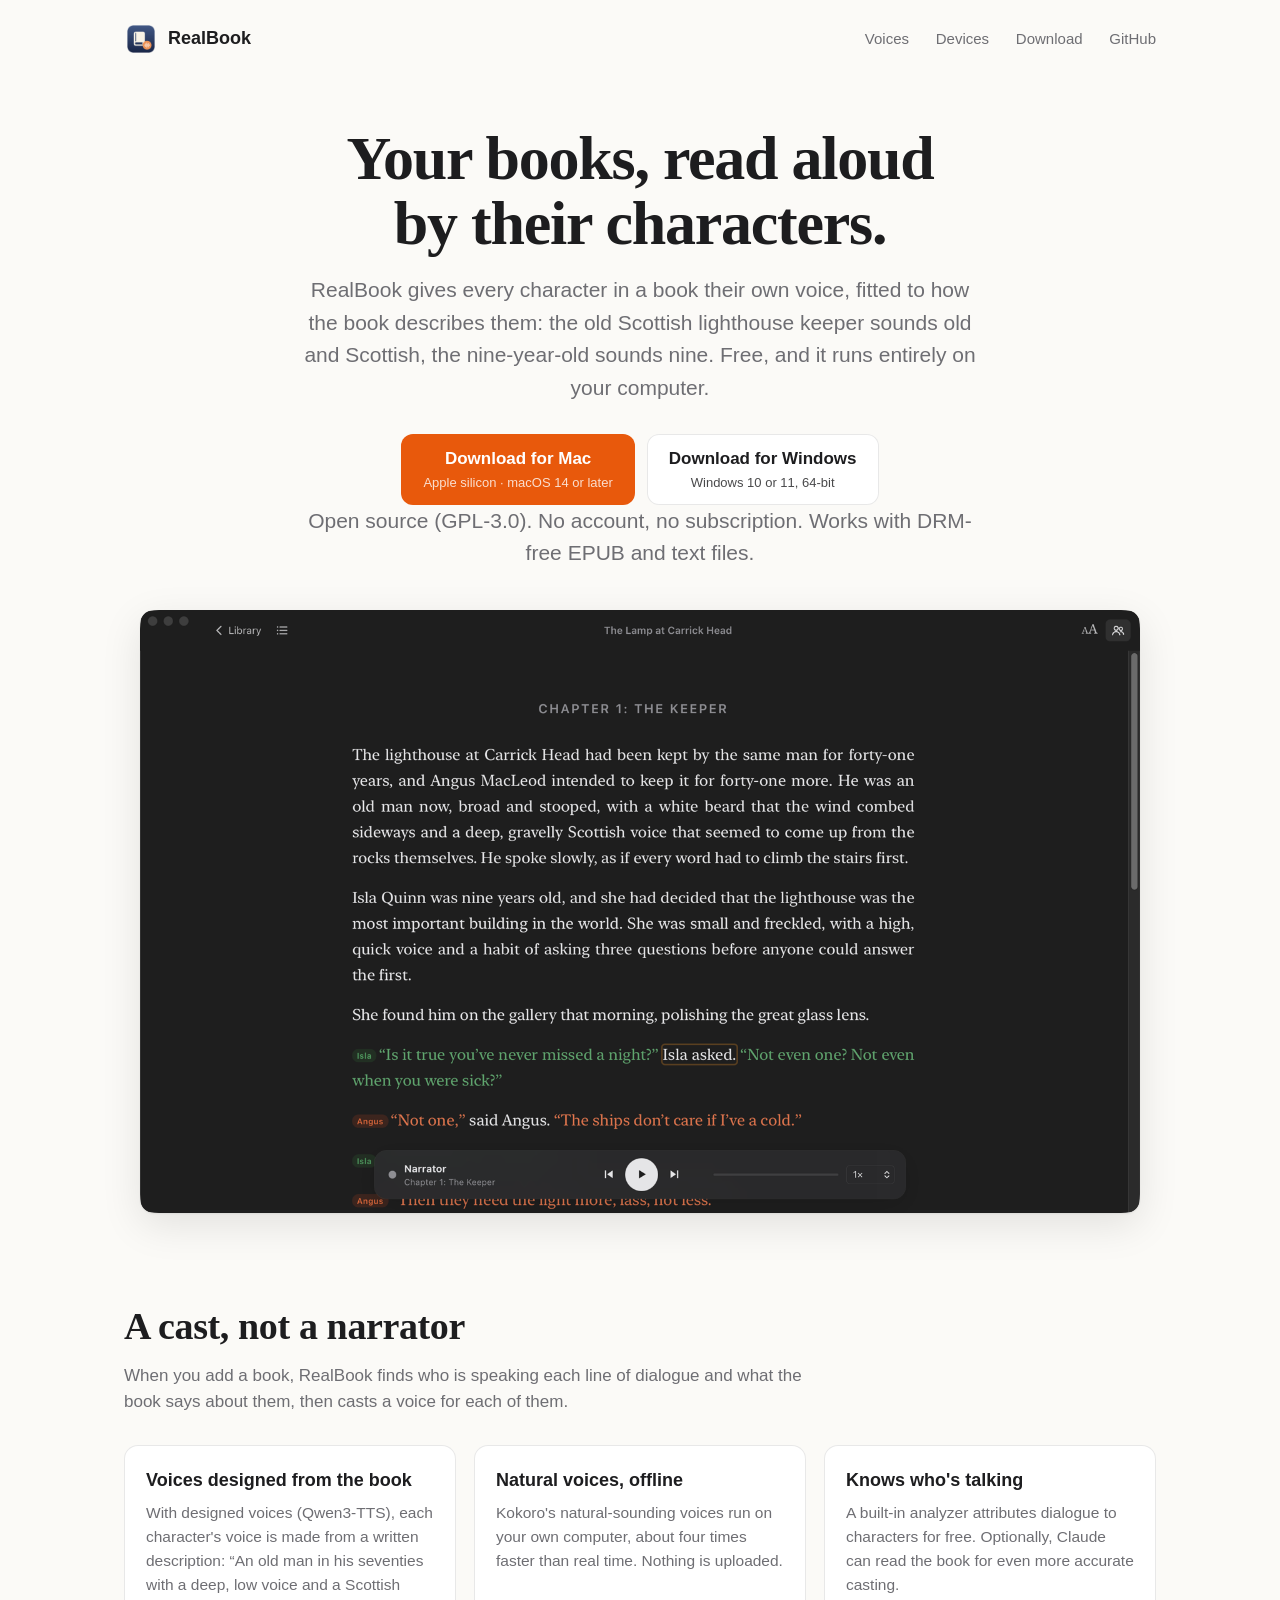
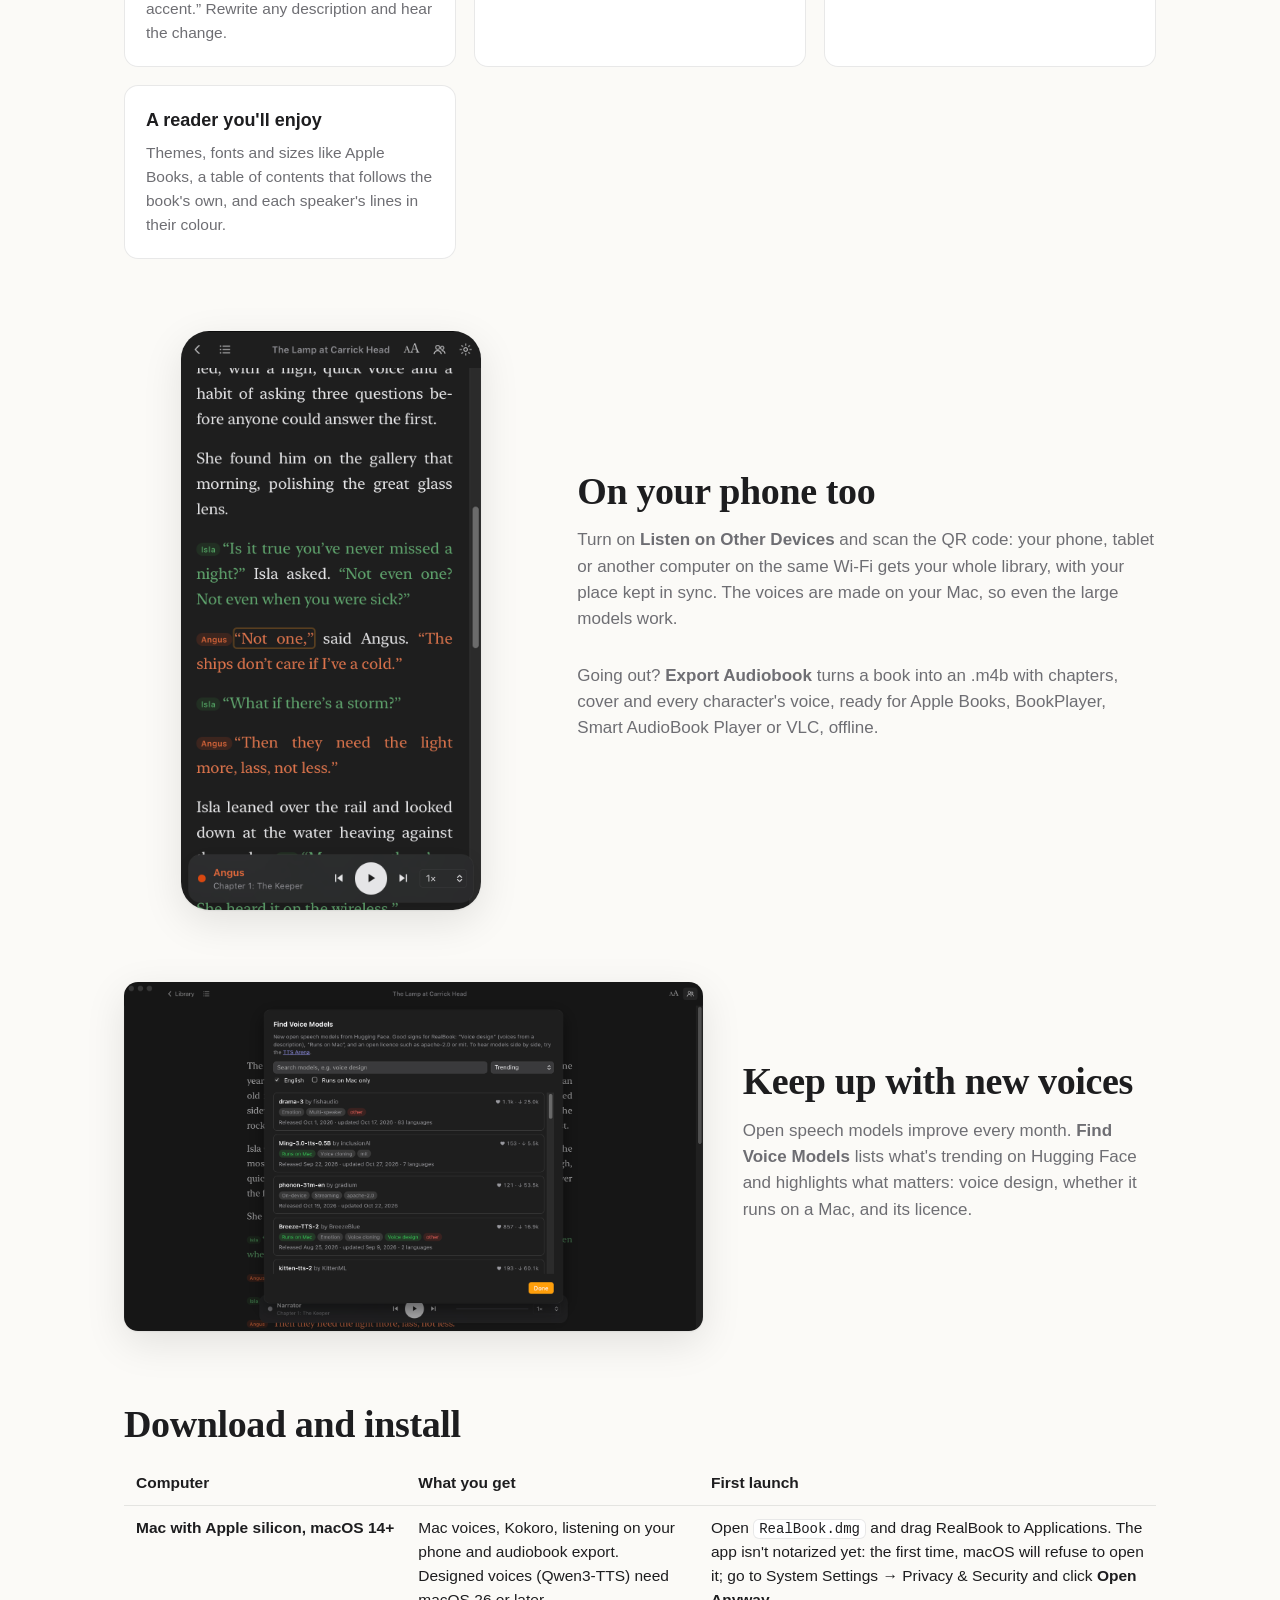
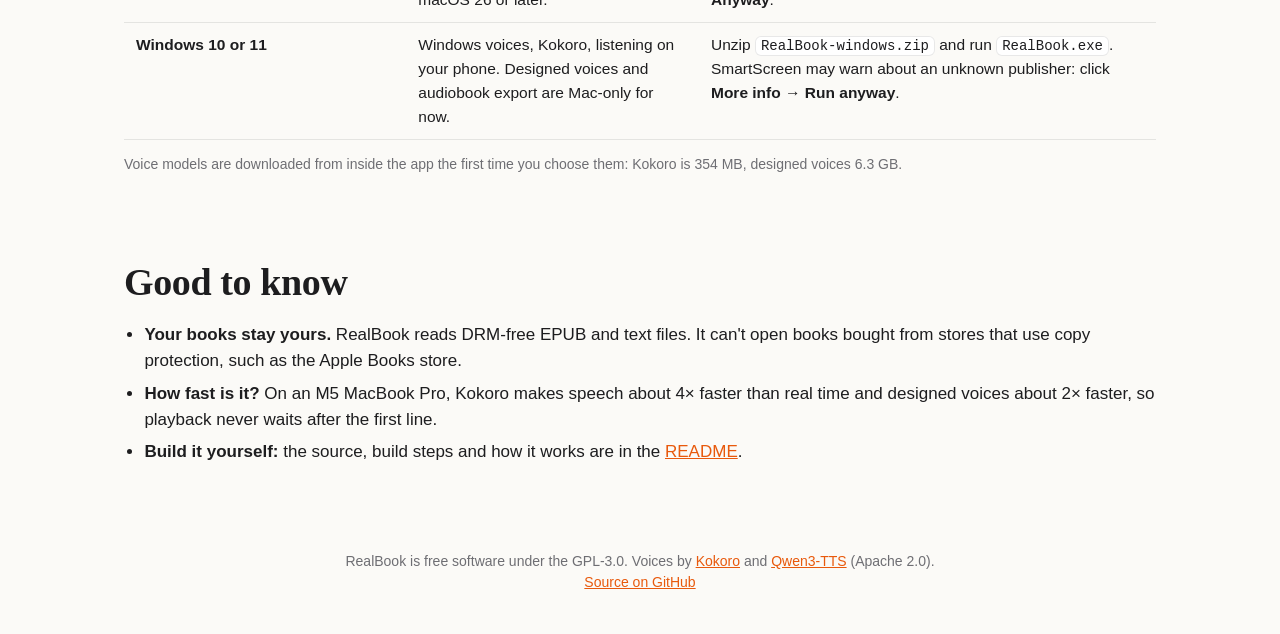
==== docs/index.html @ b5884b28 "RealBook 0.6.0: books read aloud with a voice for every character Mac and Windows app with Kokoro an" ====
<!doctype html>
<html lang="en">
<head>
  <meta charset="utf-8">
  <meta name="viewport" content="width=device-width, initial-scale=1">
  <title>RealBook: books read aloud by their characters</title>
  <meta name="description" content="RealBook reads your books aloud with a different, fitting voice for every character, designed from how the book describes them. Free and offline on Mac and Windows.">
  <link rel="icon" href="images/icon.png">
  <style>
    :root {
      --bg: #fbfaf7; --ink: #1d1d1f; --muted: #6e6e73; --line: rgba(0, 0, 0, .09); --card: #ffffff;
      --accent: #e8590c; --accent-ink: #fff; --shadow: 0 1px 2px rgba(0,0,0,.06), 0 12px 40px rgba(0,0,0,.10);
      --serif: ui-serif, "New York", "Iowan Old Style", Georgia, serif;
      --sans: -apple-system, BlinkMacSystemFont, "Segoe UI", "Helvetica Neue", Arial, sans-serif;
    }
    @media (prefers-color-scheme: dark) {
      :root { --bg: #141414; --ink: #f2f2f4; --muted: #a1a1a6; --line: rgba(255,255,255,.1); --card: #1e1e1f; --accent: #ff8a3d; --accent-ink: #1d1d1f; --shadow: 0 1px 2px rgba(0,0,0,.4), 0 12px 40px rgba(0,0,0,.5); }
    }
    * { box-sizing: border-box; }
    body { margin: 0; background: var(--bg); color: var(--ink); font: 17px/1.55 var(--sans); -webkit-font-smoothing: antialiased; }
    a { color: var(--accent); }
    .wrap { max-width: 1080px; margin: 0 auto; padding: 0 24px; }
    header.top { display: flex; align-items: center; justify-content: space-between; padding: 22px 0; }
    .brand { display: flex; align-items: center; gap: 10px; font-weight: 700; font-size: 18px; color: var(--ink); text-decoration: none; }
    .brand img { width: 34px; height: 34px; border-radius: 8px; }
    nav a { color: var(--muted); text-decoration: none; margin-left: 22px; font-size: 15px; }
    nav a:hover { color: var(--ink); }
    .hero { text-align: center; padding: 48px 0 28px; }
    .hero h1 { font: 700 clamp(36px, 6vw, 62px)/1.05 var(--serif); letter-spacing: -.02em; margin: 0 0 18px; }
    .hero p { font-size: clamp(18px, 2.2vw, 21px); color: var(--muted); max-width: 680px; margin: 0 auto 30px; }
    .buttons { display: flex; flex-wrap: wrap; gap: 12px; justify-content: center; }
    .btn { display: inline-flex; flex-direction: column; align-items: center; padding: 12px 22px; border-radius: 12px; text-decoration: none; font-weight: 650; background: var(--accent); color: var(--accent-ink); min-width: 210px; }
    .btn small { font-weight: 450; opacity: .8; font-size: 13px; }
    .btn.secondary { background: var(--card); color: var(--ink); box-shadow: inset 0 0 0 1px var(--line); }
    .note { font-size: 14px; color: var(--muted); margin-top: 14px; }
    .shot { margin: 40px auto 0; border-radius: 14px; overflow: hidden; box-shadow: var(--shadow); max-width: 1000px; }
    .shot img { display: block; width: 100%; height: auto; }
    section { padding: 64px 0 8px; }
    h2 { font: 700 clamp(28px, 4vw, 38px)/1.15 var(--serif); margin: 0 0 14px; letter-spacing: -.01em; }
    .lead { color: var(--muted); max-width: 700px; margin: 0 0 30px; }
    .grid { display: grid; grid-template-columns: repeat(auto-fit, minmax(260px, 1fr)); gap: 18px; }
    .card { background: var(--card); border-radius: 14px; padding: 22px; box-shadow: inset 0 0 0 1px var(--line); }
    .card h3 { margin: 0 0 6px; font-size: 18px; }
    .card p { margin: 0; color: var(--muted); font-size: 15.5px; }
    .split { display: grid; grid-template-columns: 1.4fr 1fr; gap: 40px; align-items: center; }
    .split.flip { grid-template-columns: 1fr 1.4fr; }
    .split img { width: 100%; height: auto; border-radius: 14px; box-shadow: var(--shadow); display: block; }
    .phone img { max-width: 300px; margin: 0 auto; border-radius: 28px; }
    ol, ul { padding-left: 1.2em; } li { margin: 6px 0; }
    code { font: 14px ui-monospace, SFMono-Regular, Menlo, Consolas, monospace; background: var(--card); padding: 2px 6px; border-radius: 6px; box-shadow: inset 0 0 0 1px var(--line); }
    table { width: 100%; border-collapse: collapse; font-size: 15.5px; }
    th, td { text-align: left; padding: 10px 12px; border-bottom: 1px solid var(--line); vertical-align: top; }
    th { font-weight: 650; }
    td:first-child { font-weight: 600; white-space: nowrap; }
    footer { padding: 60px 0 40px; color: var(--muted); font-size: 14px; text-align: center; }
    @media (max-width: 760px) {
      .split, .split.flip { grid-template-columns: 1fr; gap: 22px; }
      .split.flip > :first-child { order: 2; }
      nav a { margin-left: 14px; }
      nav a.hide-sm { display: none; }
      td:first-child { white-space: normal; }
    }
  </style>
</head>
<body>
  <div class="wrap">
    <header class="top">
      <a class="brand" href="#"><img src="images/icon.png" alt="">RealBook</a>
      <nav>
        <a href="#voices">Voices</a>
        <a href="#devices" class="hide-sm">Devices</a>
        <a href="#download">Download</a>
        <a href="https://github.com/stanislav16/realbook">GitHub</a>
      </nav>
    </header>

    <div class="hero">
      <h1>Your books, read aloud<br>by their characters.</h1>
      <p>RealBook gives every character in a book their own voice, fitted to how the book describes them: the old Scottish lighthouse keeper sounds old and Scottish, the nine-year-old sounds nine. Free, and it runs entirely on your computer.</p>
      <div class="buttons">
        <a class="btn" href="https://github.com/stanislav16/realbook/releases/latest/download/RealBook.dmg">Download for Mac<small>Apple silicon · macOS 14 or later</small></a>
        <a class="btn secondary" href="https://github.com/stanislav16/realbook/releases/latest/download/RealBook-windows.zip">Download for Windows<small>Windows 10 or 11, 64-bit</small></a>
      </div>
      <p class="note">Open source (GPL-3.0). No account, no subscription. Works with DRM-free EPUB and text files.</p>
      <div class="shot"><img src="images/reader.png" alt="RealBook reading a book, with each character's lines in their own colour and the cast of voices beside it"></div>
    </div>

    <section id="voices">
      <h2>A cast, not a narrator</h2>
      <p class="lead">When you add a book, RealBook finds who is speaking each line of dialogue and what the book says about them, then casts a voice for each of them.</p>
      <div class="grid">
        <div class="card"><h3>Voices designed from the book</h3><p>With designed voices (Qwen3-TTS), each character's voice is made from a written description: “An old man in his seventies with a deep, low voice and a Scottish accent.” Rewrite any description and hear the change.</p></div>
        <div class="card"><h3>Natural voices, offline</h3><p>Kokoro's natural-sounding voices run on your own computer, about four times faster than real time. Nothing is uploaded.</p></div>
        <div class="card"><h3>Knows who's talking</h3><p>A built-in analyzer attributes dialogue to characters for free. Optionally, Claude can read the book for even more accurate casting.</p></div>
        <div class="card"><h3>A reader you'll enjoy</h3><p>Themes, fonts and sizes like Apple Books, a table of contents that follows the book's own, and each speaker's lines in their colour.</p></div>
      </div>
    </section>

    <section id="devices">
      <div class="split flip">
        <div class="phone"><img src="images/phone.png" alt="RealBook on a phone screen"></div>
        <div>
          <h2>On your phone too</h2>
          <p class="lead">Turn on <b>Listen on Other Devices</b> and scan the QR code: your phone, tablet or another computer on the same Wi‑Fi gets your whole library, with your place kept in sync. The voices are made on your Mac, so even the large models work.</p>
          <p class="lead">Going out? <b>Export Audiobook</b> turns a book into an .m4b with chapters, cover and every character's voice, ready for Apple Books, BookPlayer, Smart AudioBook Player or VLC, offline.</p>
        </div>
      </div>
    </section>

    <section>
      <div class="split">
        <div><img src="images/finder.png" alt="The Find Voice Models window listing speech models from Hugging Face"></div>
        <div>
          <h2>Keep up with new voices</h2>
          <p class="lead">Open speech models improve every month. <b>Find Voice Models</b> lists what's trending on Hugging Face and highlights what matters: voice design, whether it runs on a Mac, and its licence.</p>
        </div>
      </div>
    </section>

    <section id="download">
      <h2>Download and install</h2>
      <table>
        <tr><th>Computer</th><th>What you get</th><th>First launch</th></tr>
        <tr><td>Mac with Apple silicon, macOS 14+</td><td>Mac voices, Kokoro, listening on your phone and audiobook export. Designed voices (Qwen3-TTS) need macOS 26 or later.</td><td>Open <code>RealBook.dmg</code> and drag RealBook to Applications. The app isn't notarized yet: the first time, macOS will refuse to open it; go to System Settings → Privacy &amp; Security and click <b>Open Anyway</b>.</td></tr>
        <tr><td>Windows 10 or 11</td><td>Windows voices, Kokoro, listening on your phone. Designed voices and audiobook export are Mac-only for now.</td><td>Unzip <code>RealBook-windows.zip</code> and run <code>RealBook.exe</code>. SmartScreen may warn about an unknown publisher: click <b>More info → Run anyway</b>.</td></tr>
      </table>
      <p class="note">Voice models are downloaded from inside the app the first time you choose them: Kokoro is 354 MB, designed voices 6.3 GB.</p>
    </section>

    <section>
      <h2>Good to know</h2>
      <ul>
        <li><b>Your books stay yours.</b> RealBook reads DRM-free EPUB and text files. It can't open books bought from stores that use copy protection, such as the Apple Books store.</li>
        <li><b>How fast is it?</b> On an M5 MacBook Pro, Kokoro makes speech about 4× faster than real time and designed voices about 2× faster, so playback never waits after the first line.</li>
        <li><b>Build it yourself:</b> the source, build steps and how it works are in the <a href="https://github.com/stanislav16/realbook#readme">README</a>.</li>
      </ul>
    </section>

    <footer>
      RealBook is free software under the GPL-3.0. Voices by <a href="https://huggingface.co/hexgrad/Kokoro-82M">Kokoro</a> and <a href="https://github.com/QwenLM/Qwen3-TTS">Qwen3-TTS</a> (Apache 2.0).<br>
      <a href="https://github.com/stanislav16/realbook">Source on GitHub</a>
    </footer>
  </div>
</body>
</html>
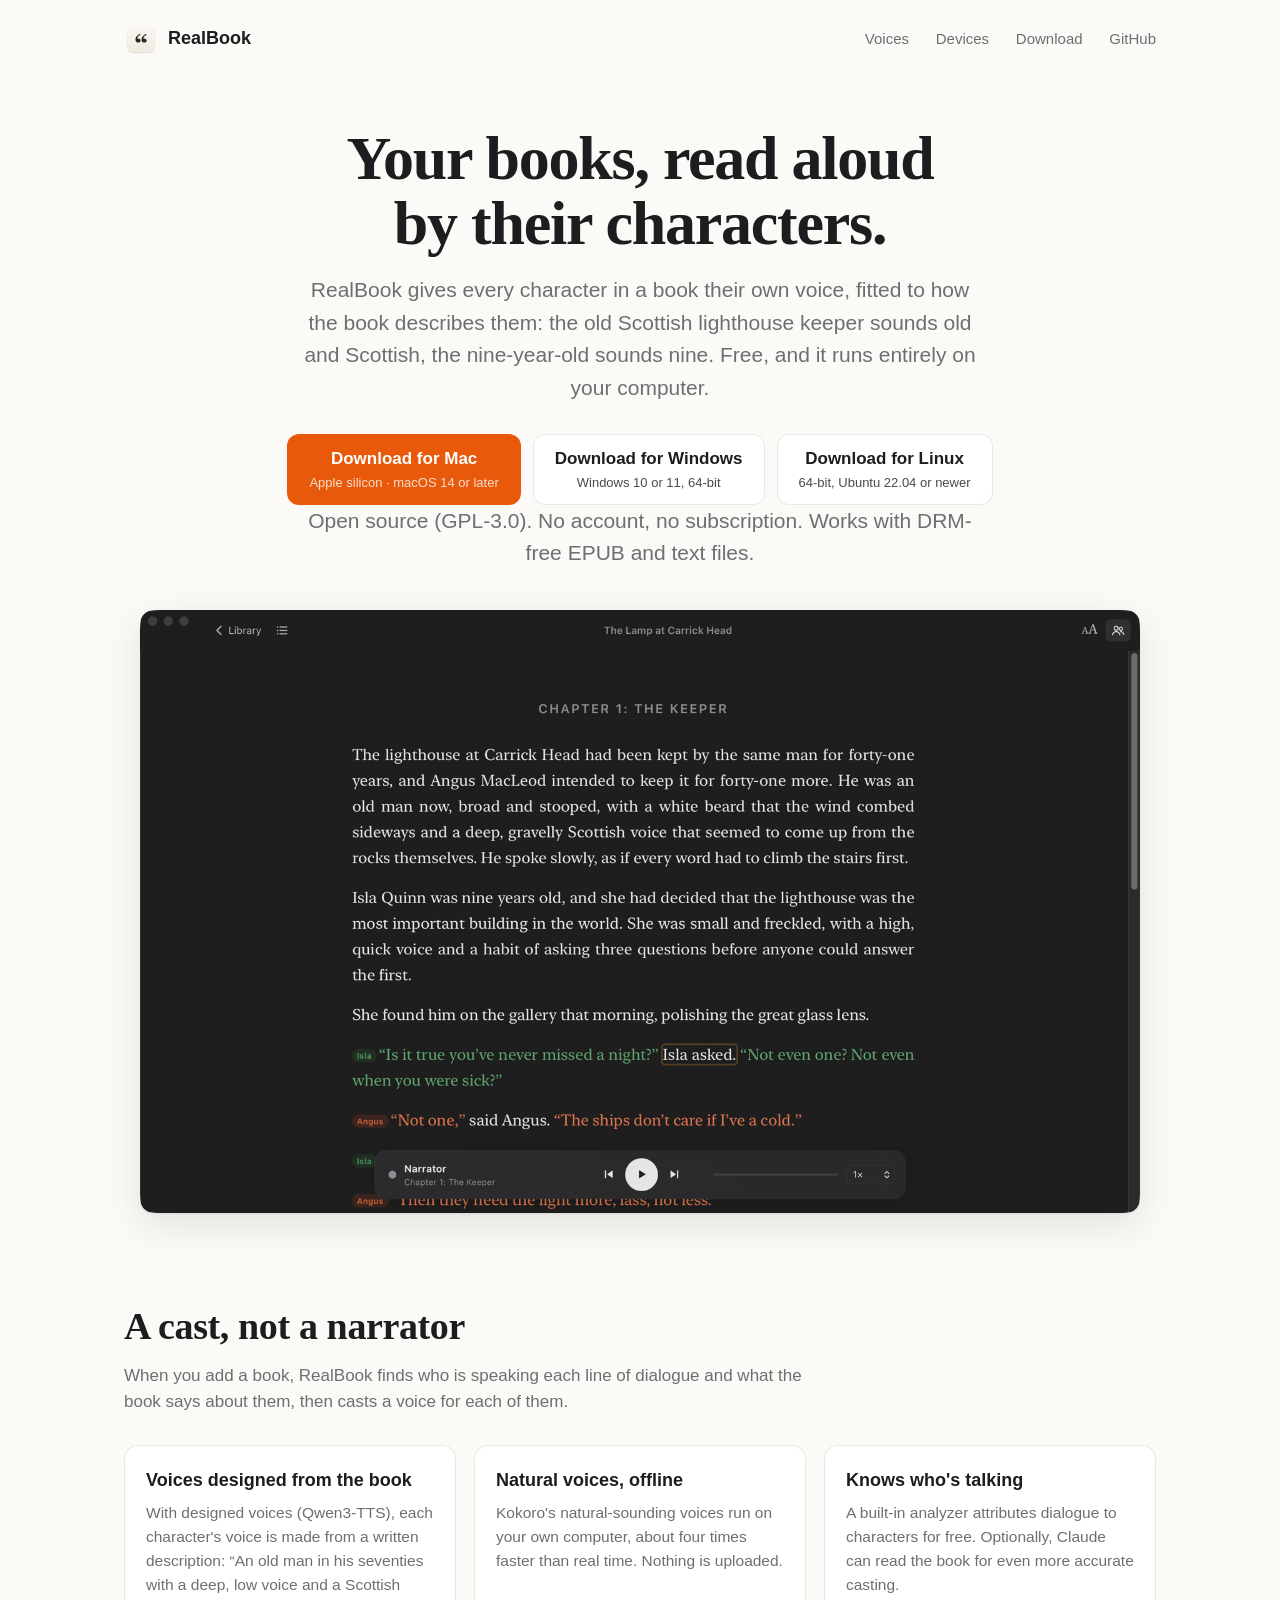
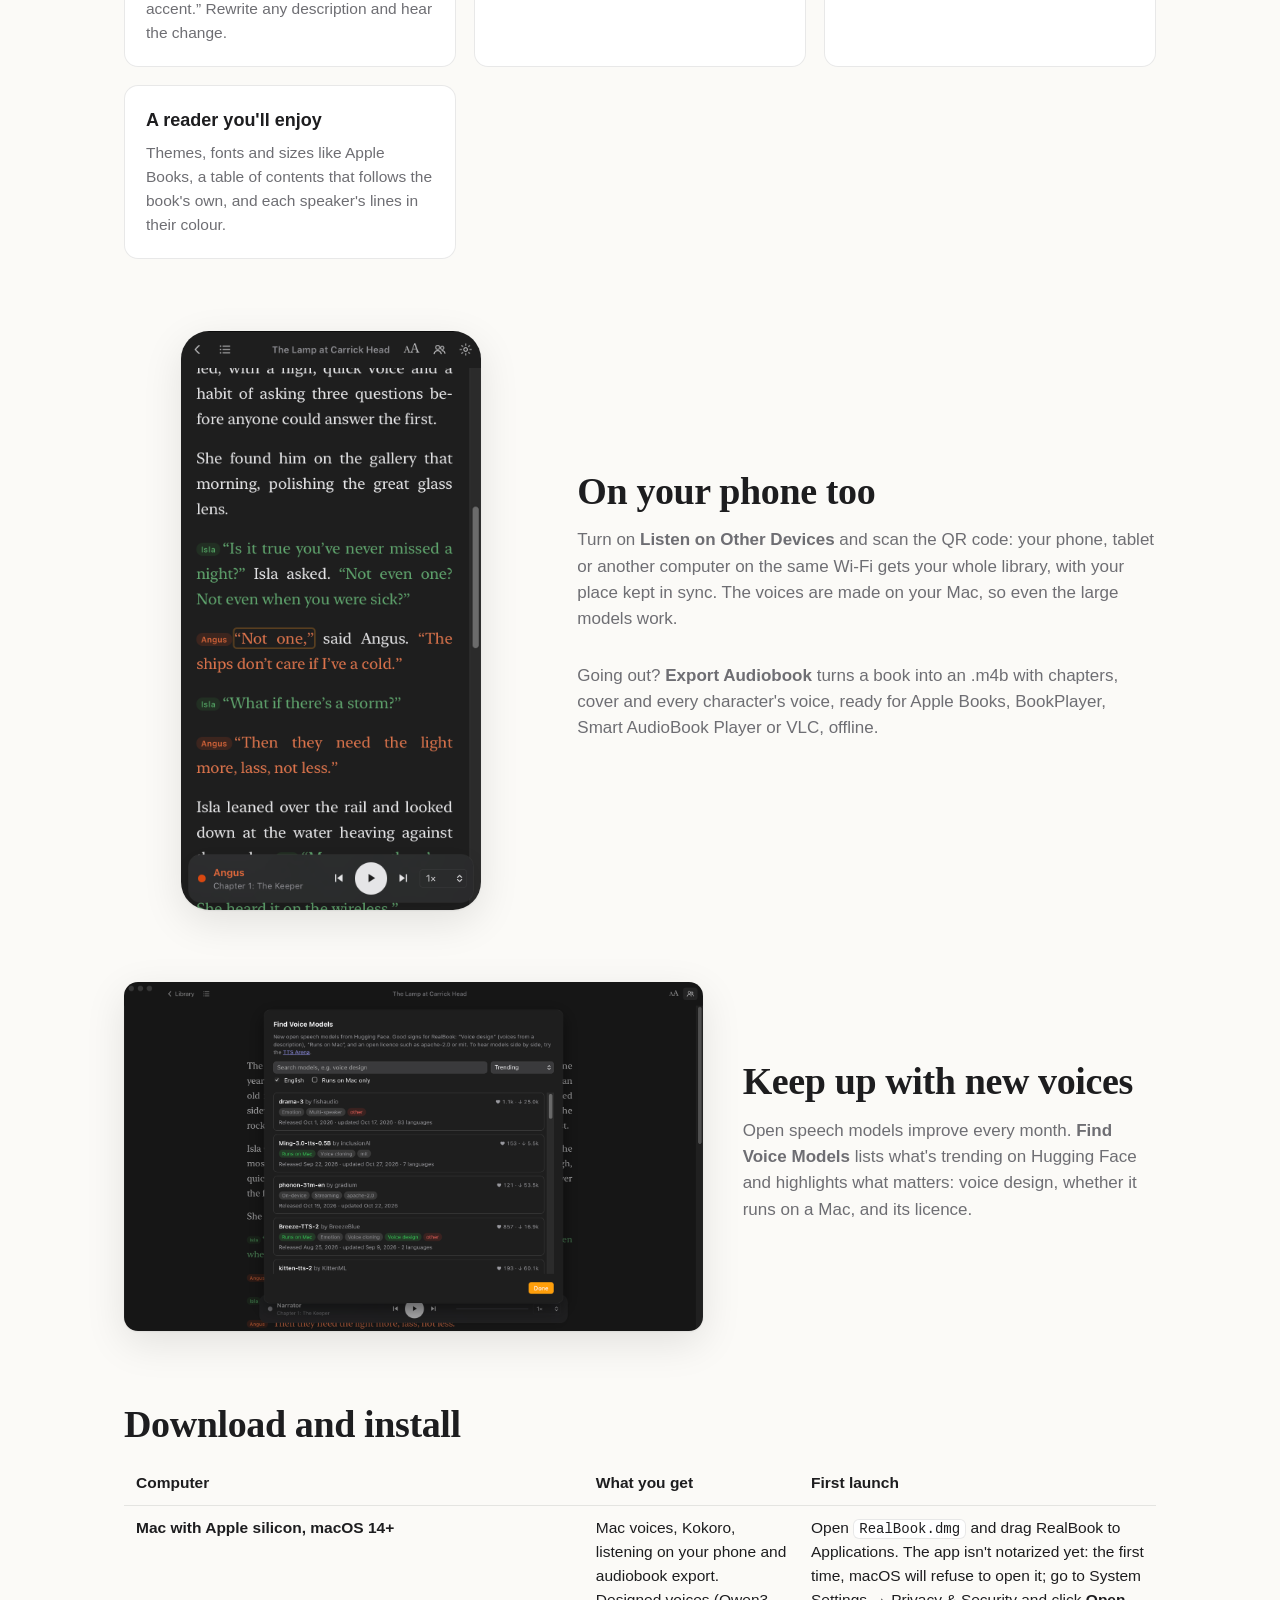
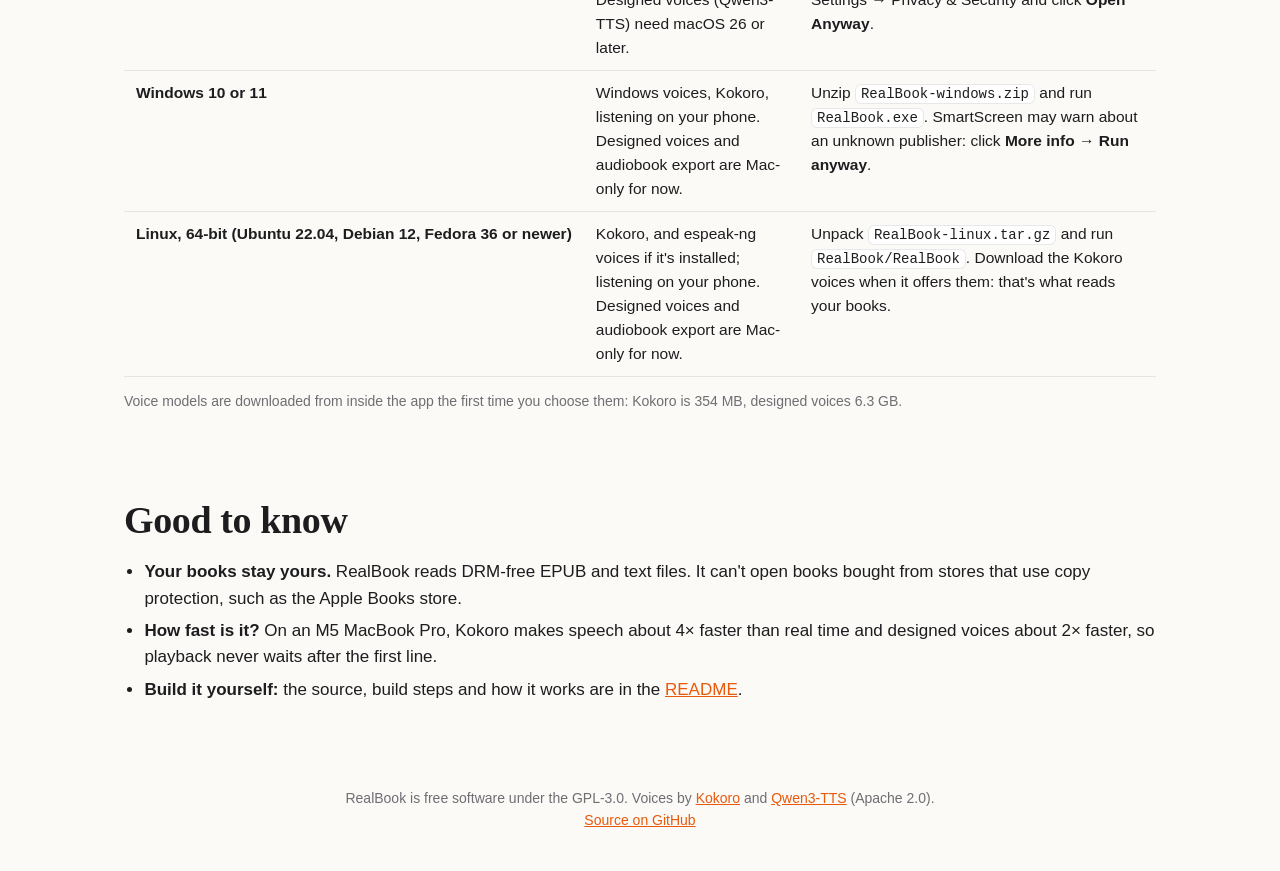
==== commit 16e55210: "RealBook for Windows and Linux, on the website and in the README Co-Authored-By: Claude Opus 5.5 <no" ====
--- a/docs/index.html
+++ b/docs/index.html
@@ -4,7 +4,7 @@
   <meta charset="utf-8">
   <meta name="viewport" content="width=device-width, initial-scale=1">
   <title>RealBook: books read aloud by their characters</title>
-  <meta name="description" content="RealBook reads your books aloud with a different, fitting voice for every character, designed from how the book describes them. Free and offline on Mac and Windows.">
+  <meta name="description" content="RealBook reads your books aloud with a different, fitting voice for every character, designed from how the book describes them. Free and offline on Mac, Windows and Linux.">
   <link rel="icon" href="images/icon.png">
   <style>
     :root {
@@ -80,6 +80,7 @@
       <div class="buttons">
         <a class="btn" href="https://github.com/stanislav16/realbook/releases/latest/download/RealBook.dmg">Download for Mac<small>Apple silicon · macOS 14 or later</small></a>
         <a class="btn secondary" href="https://github.com/stanislav16/realbook/releases/latest/download/RealBook-windows.zip">Download for Windows<small>Windows 10 or 11, 64-bit</small></a>
+        <a class="btn secondary" href="https://github.com/stanislav16/realbook/releases/latest/download/RealBook-linux.tar.gz">Download for Linux<small>64-bit, Ubuntu 22.04 or newer</small></a>
       </div>
       <p class="note">Open source (GPL-3.0). No account, no subscription. Works with DRM-free EPUB and text files.</p>
       <div class="shot"><img src="images/reader.png" alt="RealBook reading a book, with each character's lines in their own colour and the cast of voices beside it"></div>
@@ -123,6 +124,7 @@
         <tr><th>Computer</th><th>What you get</th><th>First launch</th></tr>
         <tr><td>Mac with Apple silicon, macOS 14+</td><td>Mac voices, Kokoro, listening on your phone and audiobook export. Designed voices (Qwen3-TTS) need macOS 26 or later.</td><td>Open <code>RealBook.dmg</code> and drag RealBook to Applications. The app isn't notarized yet: the first time, macOS will refuse to open it; go to System Settings → Privacy &amp; Security and click <b>Open Anyway</b>.</td></tr>
         <tr><td>Windows 10 or 11</td><td>Windows voices, Kokoro, listening on your phone. Designed voices and audiobook export are Mac-only for now.</td><td>Unzip <code>RealBook-windows.zip</code> and run <code>RealBook.exe</code>. SmartScreen may warn about an unknown publisher: click <b>More info → Run anyway</b>.</td></tr>
+        <tr><td>Linux, 64-bit (Ubuntu 22.04, Debian 12, Fedora 36 or newer)</td><td>Kokoro, and espeak-ng voices if it's installed; listening on your phone. Designed voices and audiobook export are Mac-only for now.</td><td>Unpack <code>RealBook-linux.tar.gz</code> and run <code>RealBook/RealBook</code>. Download the Kokoro voices when it offers them: that's what reads your books.</td></tr>
       </table>
       <p class="note">Voice models are downloaded from inside the app the first time you choose them: Kokoro is 354 MB, designed voices 6.3 GB.</p>
     </section>
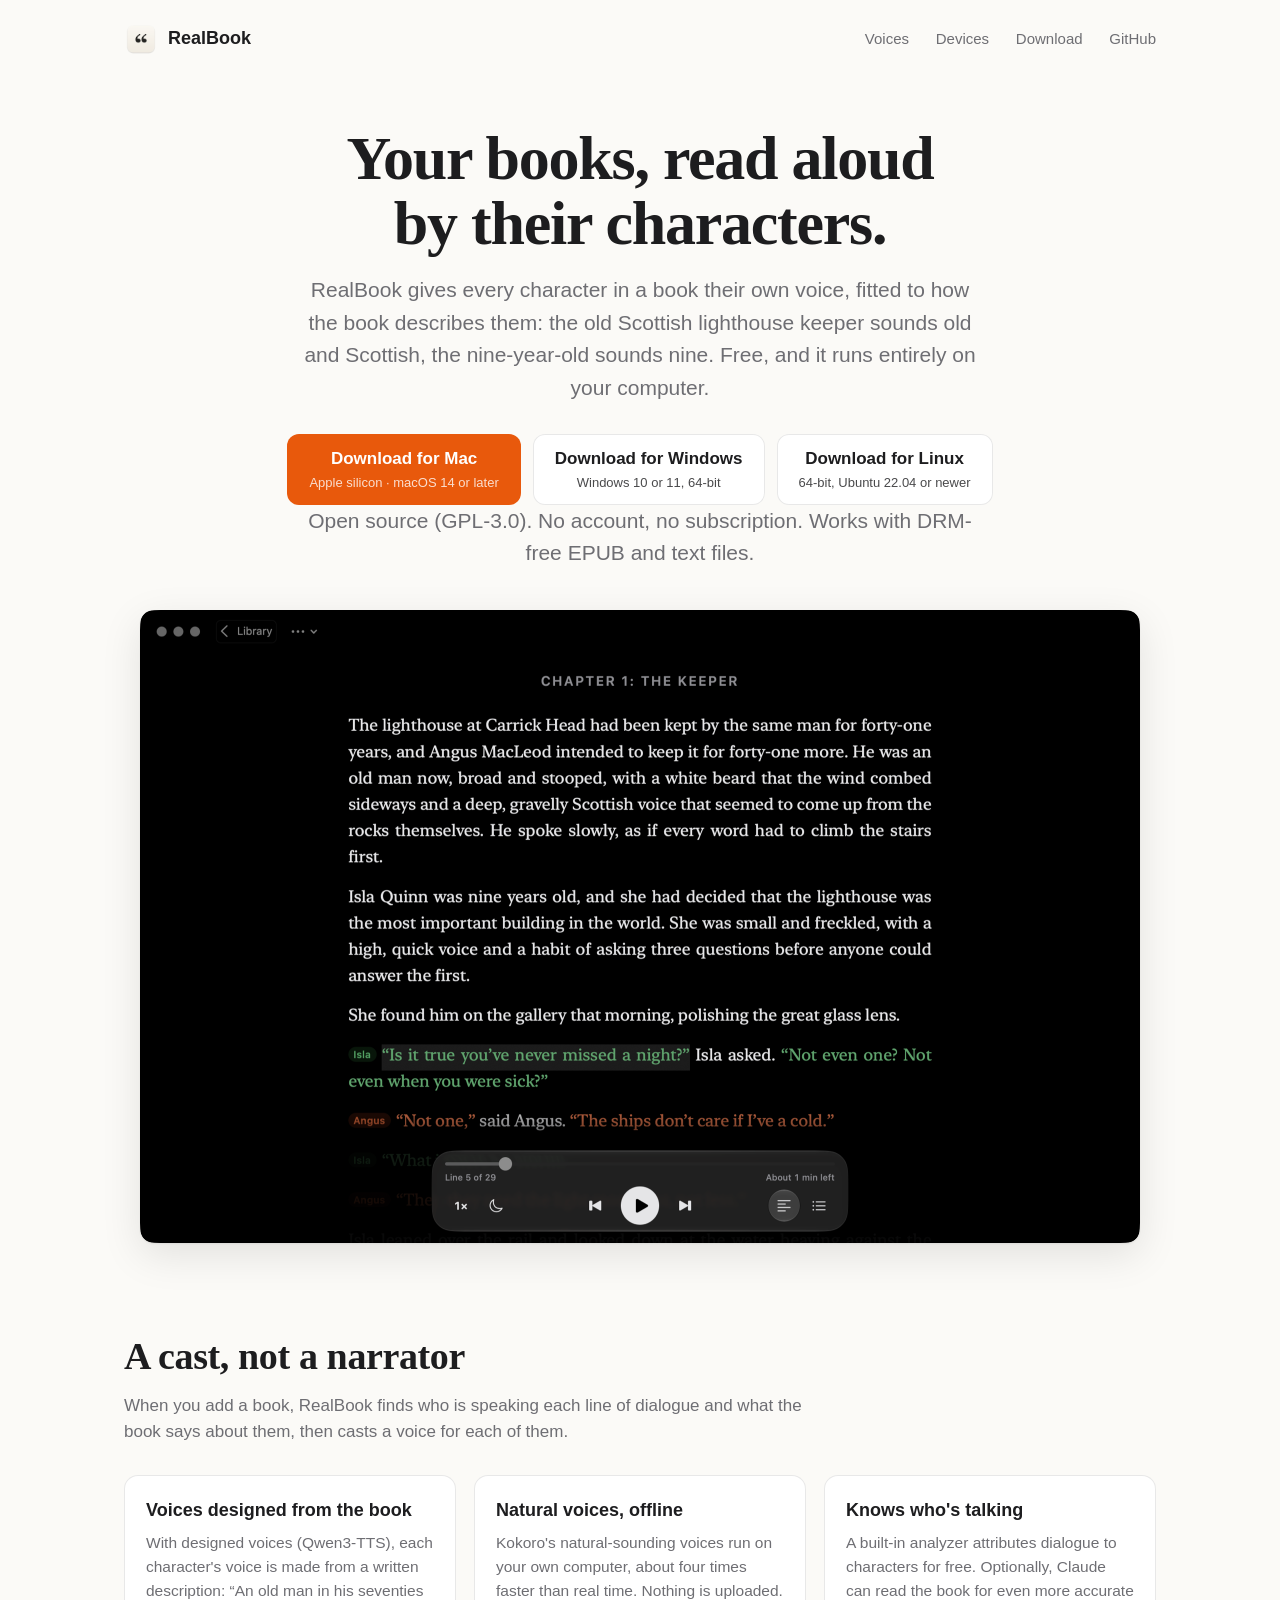
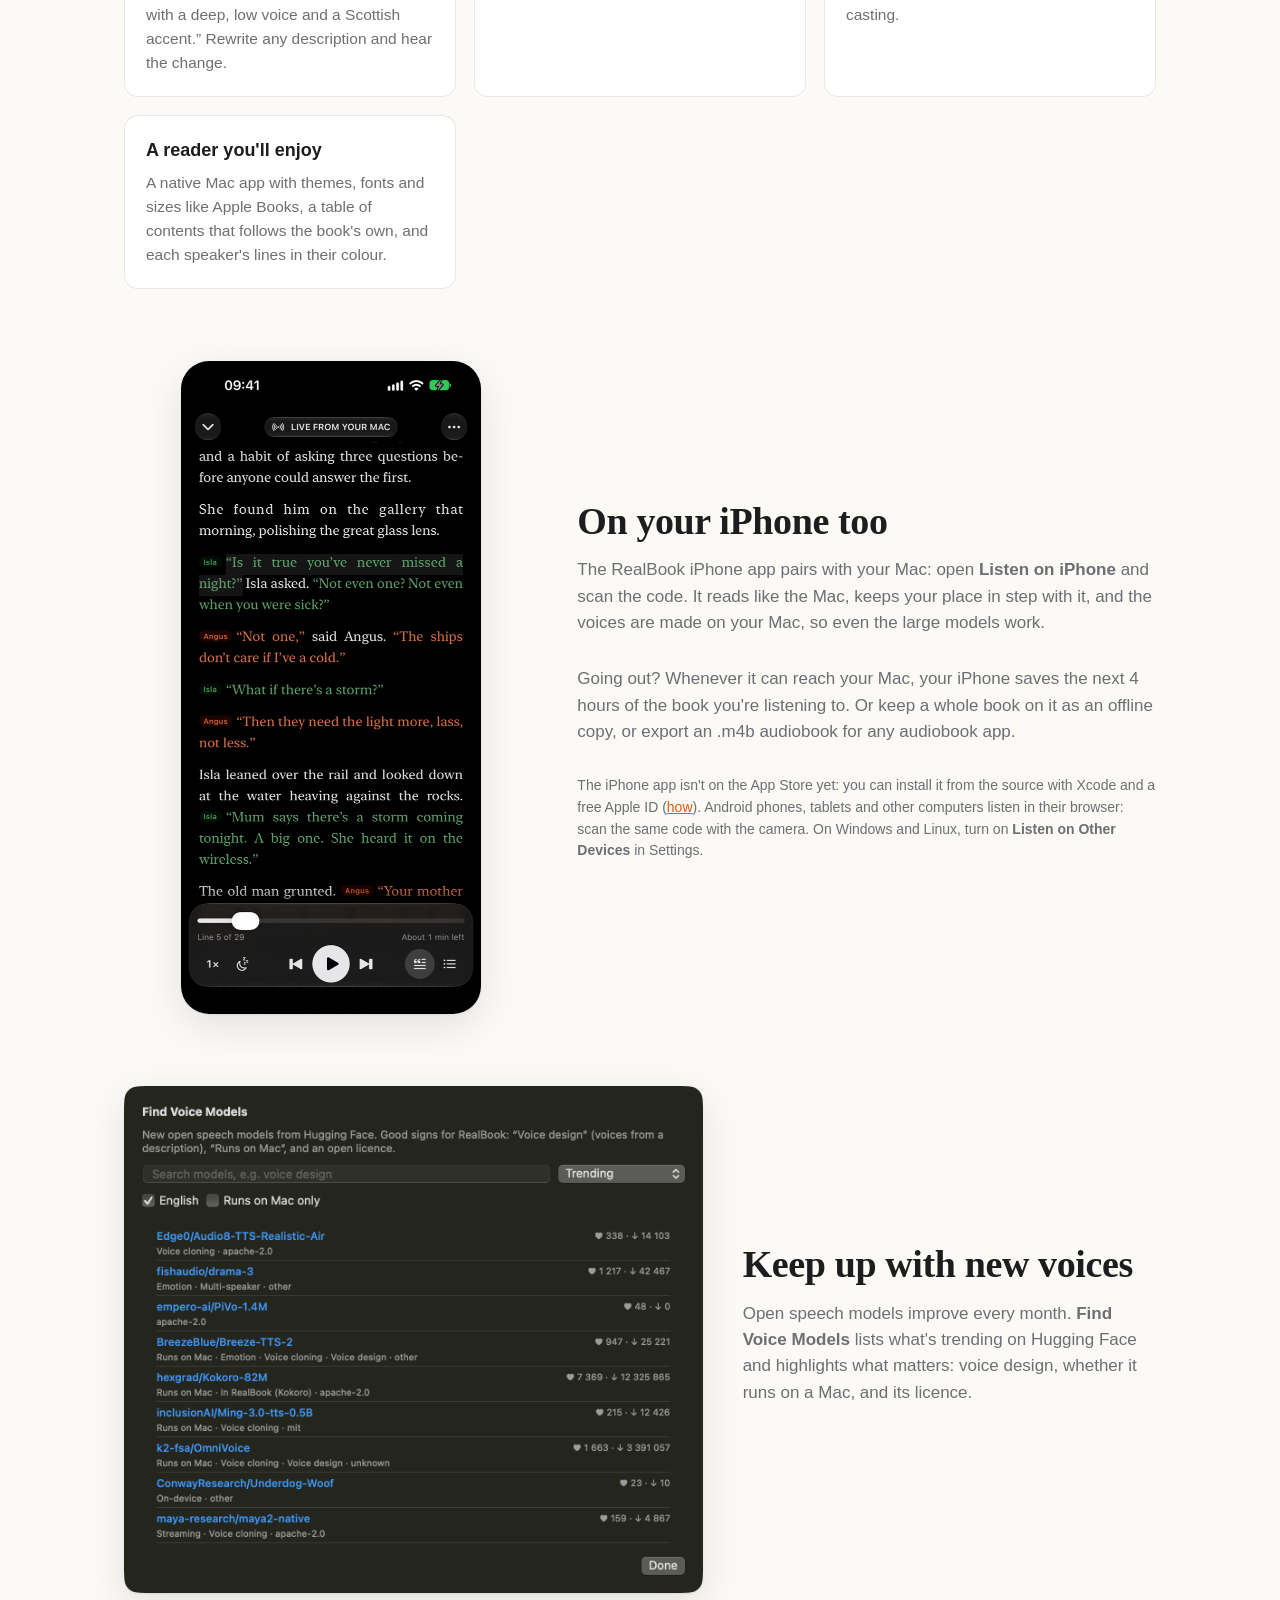
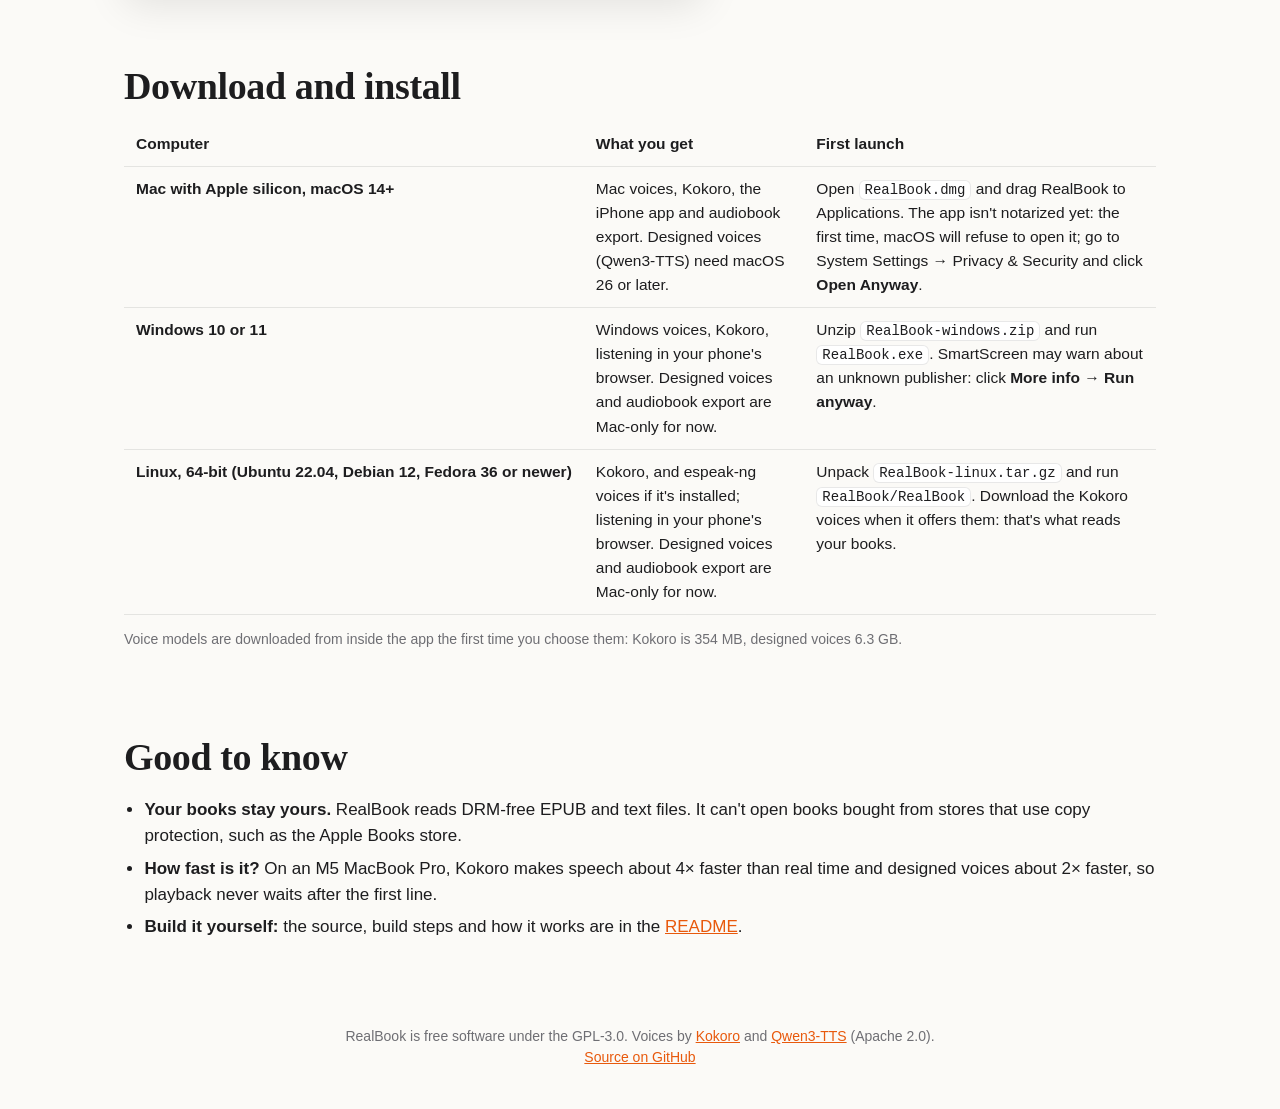
==== commit 60cbad2f: "Website and README: the iPhone app, and pictures of the current apps The phone section described lis" ====
--- a/docs/index.html
+++ b/docs/index.html
@@ -83,7 +83,7 @@
         <a class="btn secondary" href="https://github.com/stanislav16/realbook/releases/latest/download/RealBook-linux.tar.gz">Download for Linux<small>64-bit, Ubuntu 22.04 or newer</small></a>
       </div>
       <p class="note">Open source (GPL-3.0). No account, no subscription. Works with DRM-free EPUB and text files.</p>
-      <div class="shot"><img src="images/reader.png" alt="RealBook reading a book, with each character's lines in their own colour and the cast of voices beside it"></div>
+      <div class="shot"><img src="images/reader.png" alt="RealBook on a Mac reading a book aloud, with each character's lines in their own colour and the line being read highlighted"></div>
     </div>
 
     <section id="voices">
@@ -93,17 +93,18 @@
         <div class="card"><h3>Voices designed from the book</h3><p>With designed voices (Qwen3-TTS), each character's voice is made from a written description: “An old man in his seventies with a deep, low voice and a Scottish accent.” Rewrite any description and hear the change.</p></div>
         <div class="card"><h3>Natural voices, offline</h3><p>Kokoro's natural-sounding voices run on your own computer, about four times faster than real time. Nothing is uploaded.</p></div>
         <div class="card"><h3>Knows who's talking</h3><p>A built-in analyzer attributes dialogue to characters for free. Optionally, Claude can read the book for even more accurate casting.</p></div>
-        <div class="card"><h3>A reader you'll enjoy</h3><p>Themes, fonts and sizes like Apple Books, a table of contents that follows the book's own, and each speaker's lines in their colour.</p></div>
+        <div class="card"><h3>A reader you'll enjoy</h3><p>A native Mac app with themes, fonts and sizes like Apple Books, a table of contents that follows the book's own, and each speaker's lines in their colour.</p></div>
       </div>
     </section>
 
     <section id="devices">
       <div class="split flip">
-        <div class="phone"><img src="images/phone.png" alt="RealBook on a phone screen"></div>
+        <div class="phone"><img src="images/phone.png" alt="The RealBook iPhone app reading the same book, with the player at the bottom"></div>
         <div>
-          <h2>On your phone too</h2>
-          <p class="lead">Turn on <b>Listen on Other Devices</b> and scan the QR code: your phone, tablet or another computer on the same Wi‑Fi gets your whole library, with your place kept in sync. The voices are made on your Mac, so even the large models work.</p>
-          <p class="lead">Going out? <b>Export Audiobook</b> turns a book into an .m4b with chapters, cover and every character's voice, ready for Apple Books, BookPlayer, Smart AudioBook Player or VLC, offline.</p>
+          <h2>On your iPhone too</h2>
+          <p class="lead">The RealBook iPhone app pairs with your Mac: open <b>Listen on iPhone</b> and scan the code. It reads like the Mac, keeps your place in step with it, and the voices are made on your Mac, so even the large models work.</p>
+          <p class="lead">Going out? Whenever it can reach your Mac, your iPhone saves the next 4 hours of the book you're listening to. Or keep a whole book on it as an offline copy, or export an .m4b audiobook for any audiobook app.</p>
+          <p class="note">The iPhone app isn't on the App Store yet: you can install it from the source with Xcode and a free Apple ID (<a href="https://github.com/stanislav16/realbook#on-your-iphone-phone-or-another-computer">how</a>). Android phones, tablets and other computers listen in their browser: scan the same code with the camera. On Windows and Linux, turn on <b>Listen on Other Devices</b> in Settings.</p>
         </div>
       </div>
     </section>
@@ -122,9 +123,9 @@
       <h2>Download and install</h2>
       <table>
         <tr><th>Computer</th><th>What you get</th><th>First launch</th></tr>
-        <tr><td>Mac with Apple silicon, macOS 14+</td><td>Mac voices, Kokoro, listening on your phone and audiobook export. Designed voices (Qwen3-TTS) need macOS 26 or later.</td><td>Open <code>RealBook.dmg</code> and drag RealBook to Applications. The app isn't notarized yet: the first time, macOS will refuse to open it; go to System Settings → Privacy &amp; Security and click <b>Open Anyway</b>.</td></tr>
-        <tr><td>Windows 10 or 11</td><td>Windows voices, Kokoro, listening on your phone. Designed voices and audiobook export are Mac-only for now.</td><td>Unzip <code>RealBook-windows.zip</code> and run <code>RealBook.exe</code>. SmartScreen may warn about an unknown publisher: click <b>More info → Run anyway</b>.</td></tr>
-        <tr><td>Linux, 64-bit (Ubuntu 22.04, Debian 12, Fedora 36 or newer)</td><td>Kokoro, and espeak-ng voices if it's installed; listening on your phone. Designed voices and audiobook export are Mac-only for now.</td><td>Unpack <code>RealBook-linux.tar.gz</code> and run <code>RealBook/RealBook</code>. Download the Kokoro voices when it offers them: that's what reads your books.</td></tr>
+        <tr><td>Mac with Apple silicon, macOS 14+</td><td>Mac voices, Kokoro, the iPhone app and audiobook export. Designed voices (Qwen3-TTS) need macOS 26 or later.</td><td>Open <code>RealBook.dmg</code> and drag RealBook to Applications. The app isn't notarized yet: the first time, macOS will refuse to open it; go to System Settings → Privacy &amp; Security and click <b>Open Anyway</b>.</td></tr>
+        <tr><td>Windows 10 or 11</td><td>Windows voices, Kokoro, listening in your phone's browser. Designed voices and audiobook export are Mac-only for now.</td><td>Unzip <code>RealBook-windows.zip</code> and run <code>RealBook.exe</code>. SmartScreen may warn about an unknown publisher: click <b>More info → Run anyway</b>.</td></tr>
+        <tr><td>Linux, 64-bit (Ubuntu 22.04, Debian 12, Fedora 36 or newer)</td><td>Kokoro, and espeak-ng voices if it's installed; listening in your phone's browser. Designed voices and audiobook export are Mac-only for now.</td><td>Unpack <code>RealBook-linux.tar.gz</code> and run <code>RealBook/RealBook</code>. Download the Kokoro voices when it offers them: that's what reads your books.</td></tr>
       </table>
       <p class="note">Voice models are downloaded from inside the app the first time you choose them: Kokoro is 354 MB, designed voices 6.3 GB.</p>
     </section>
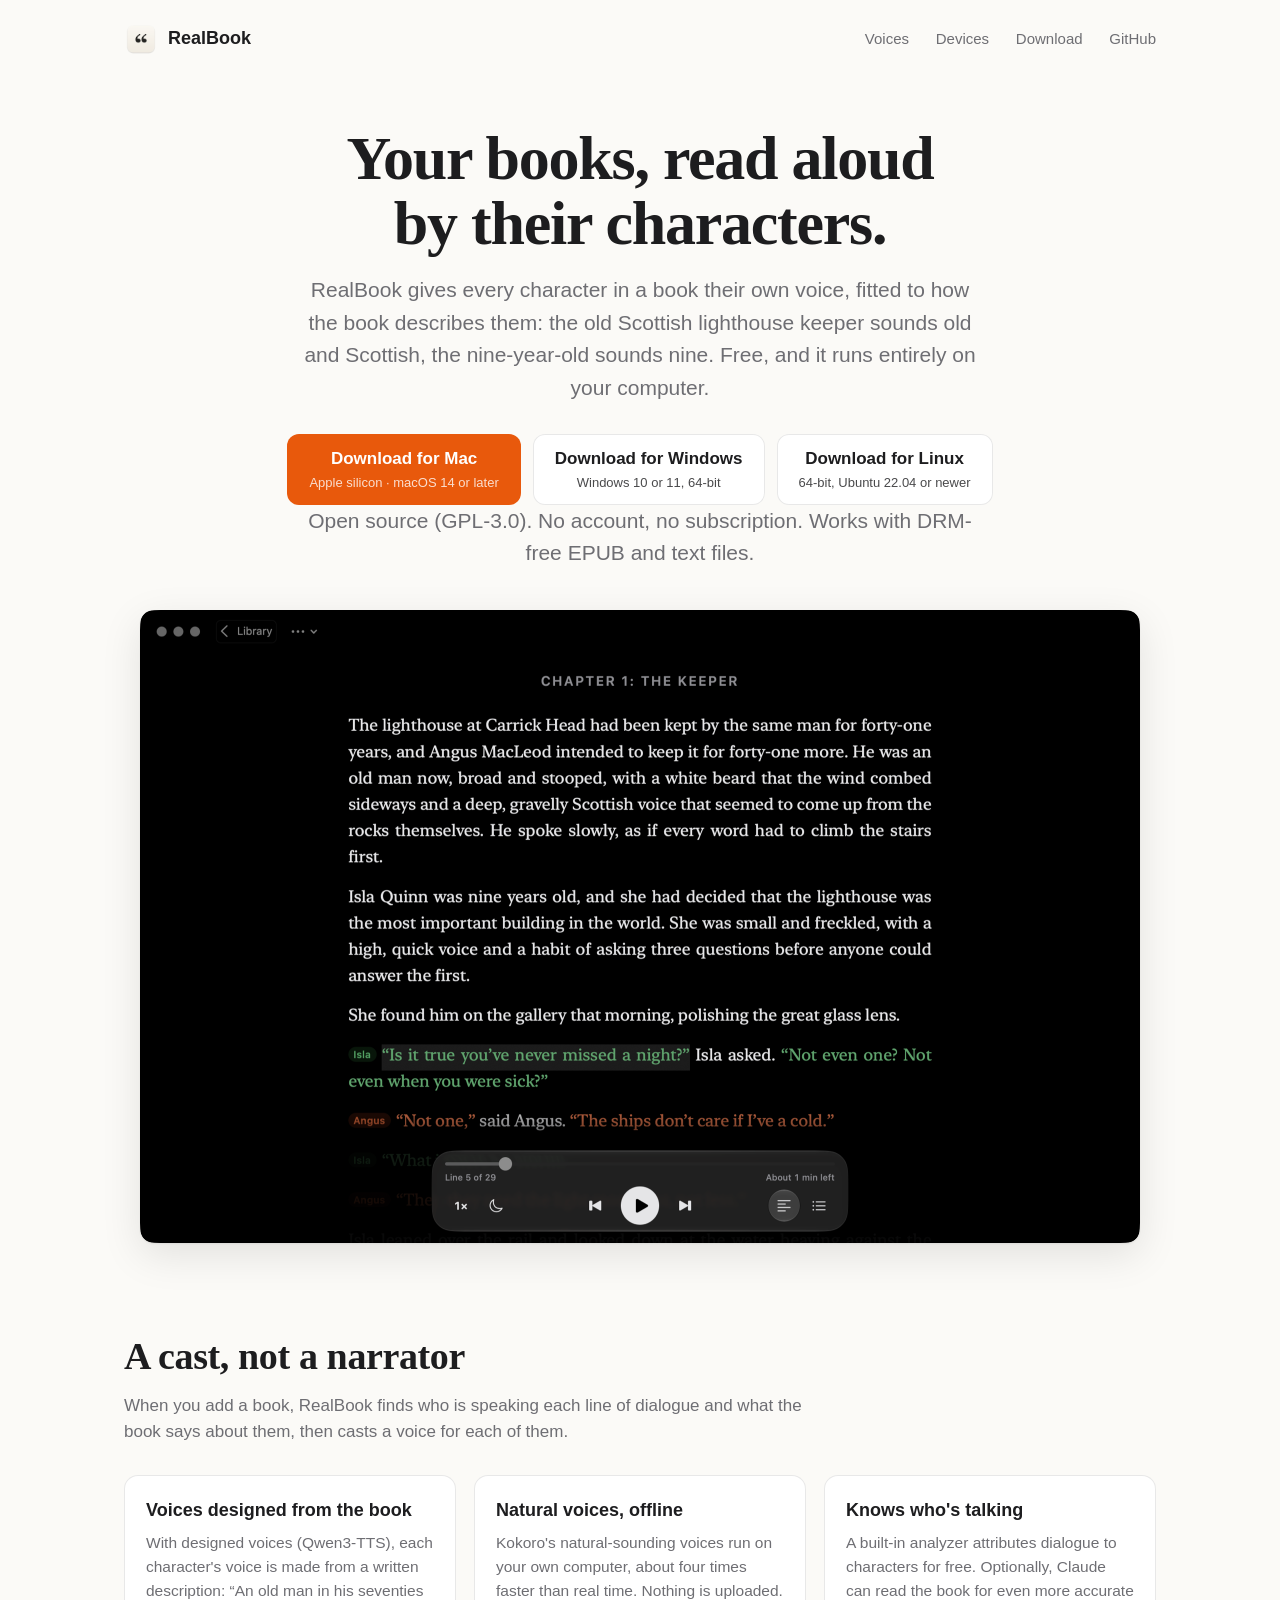
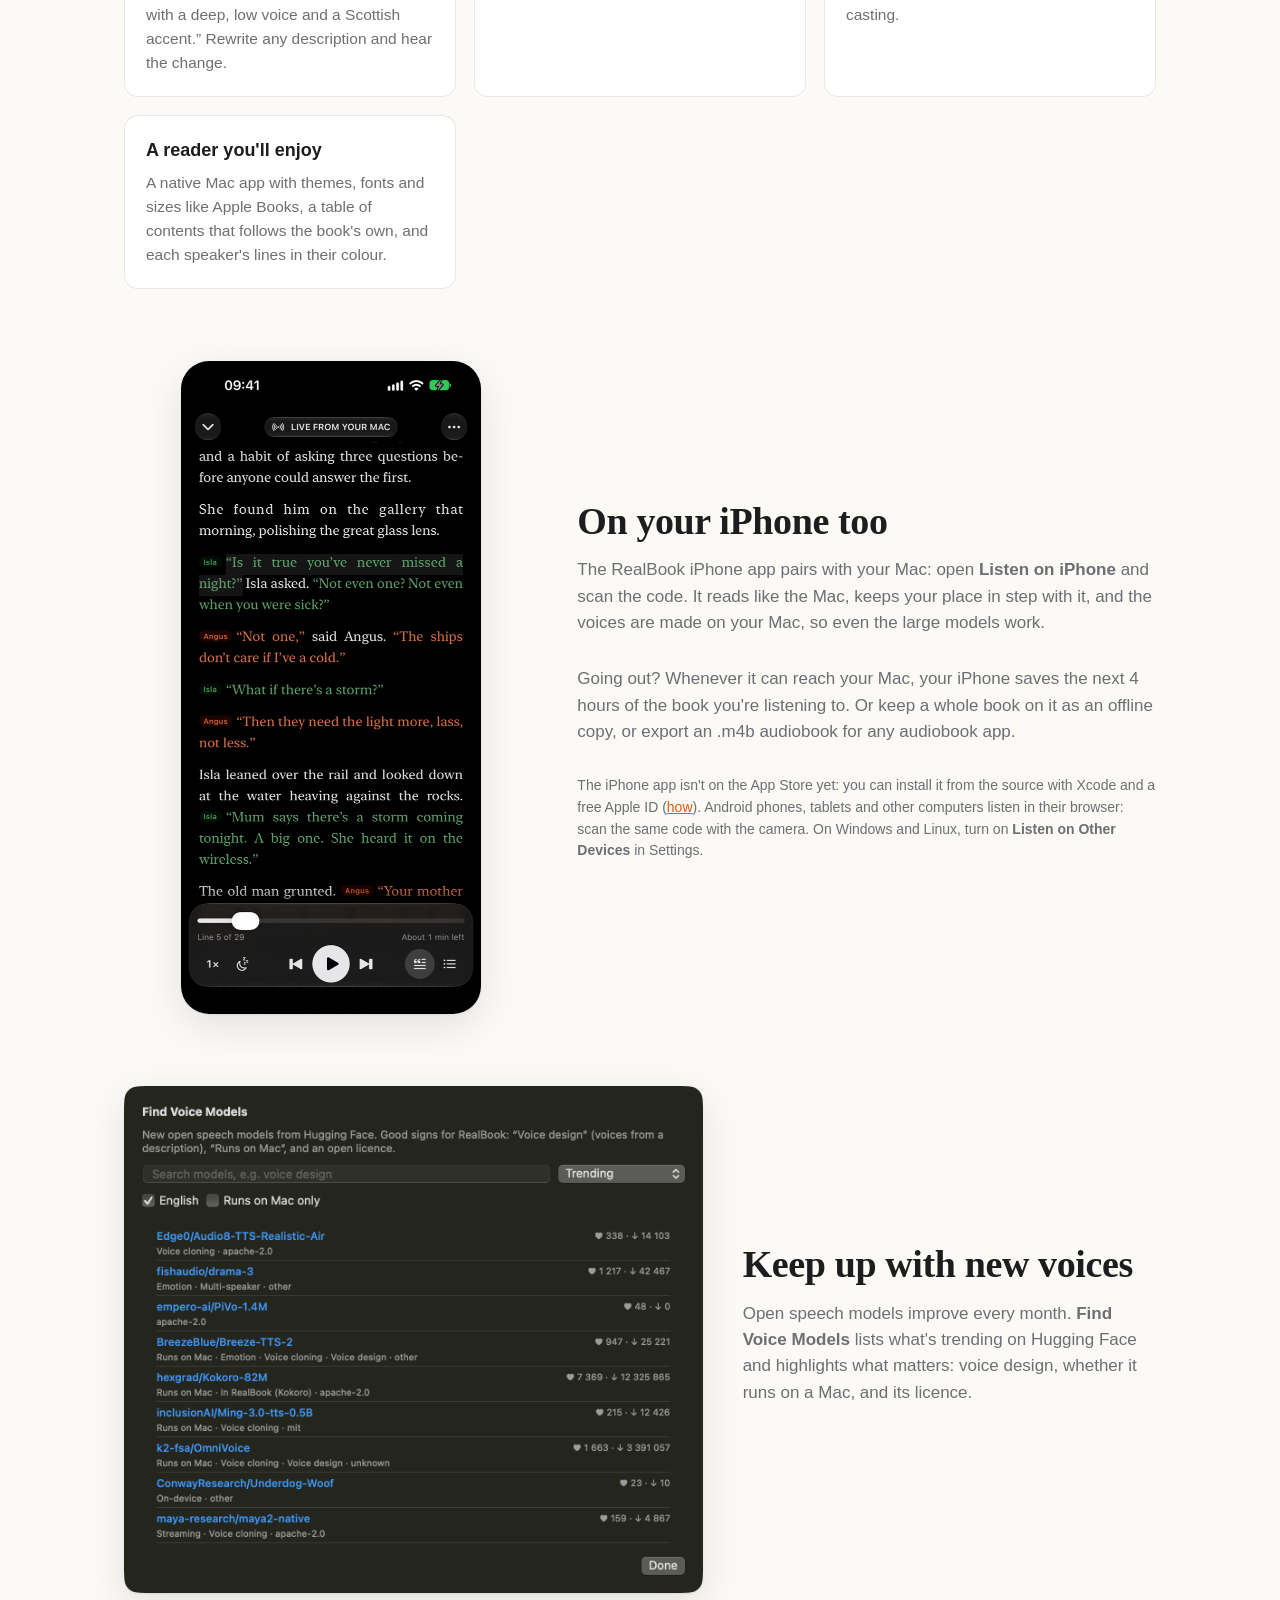
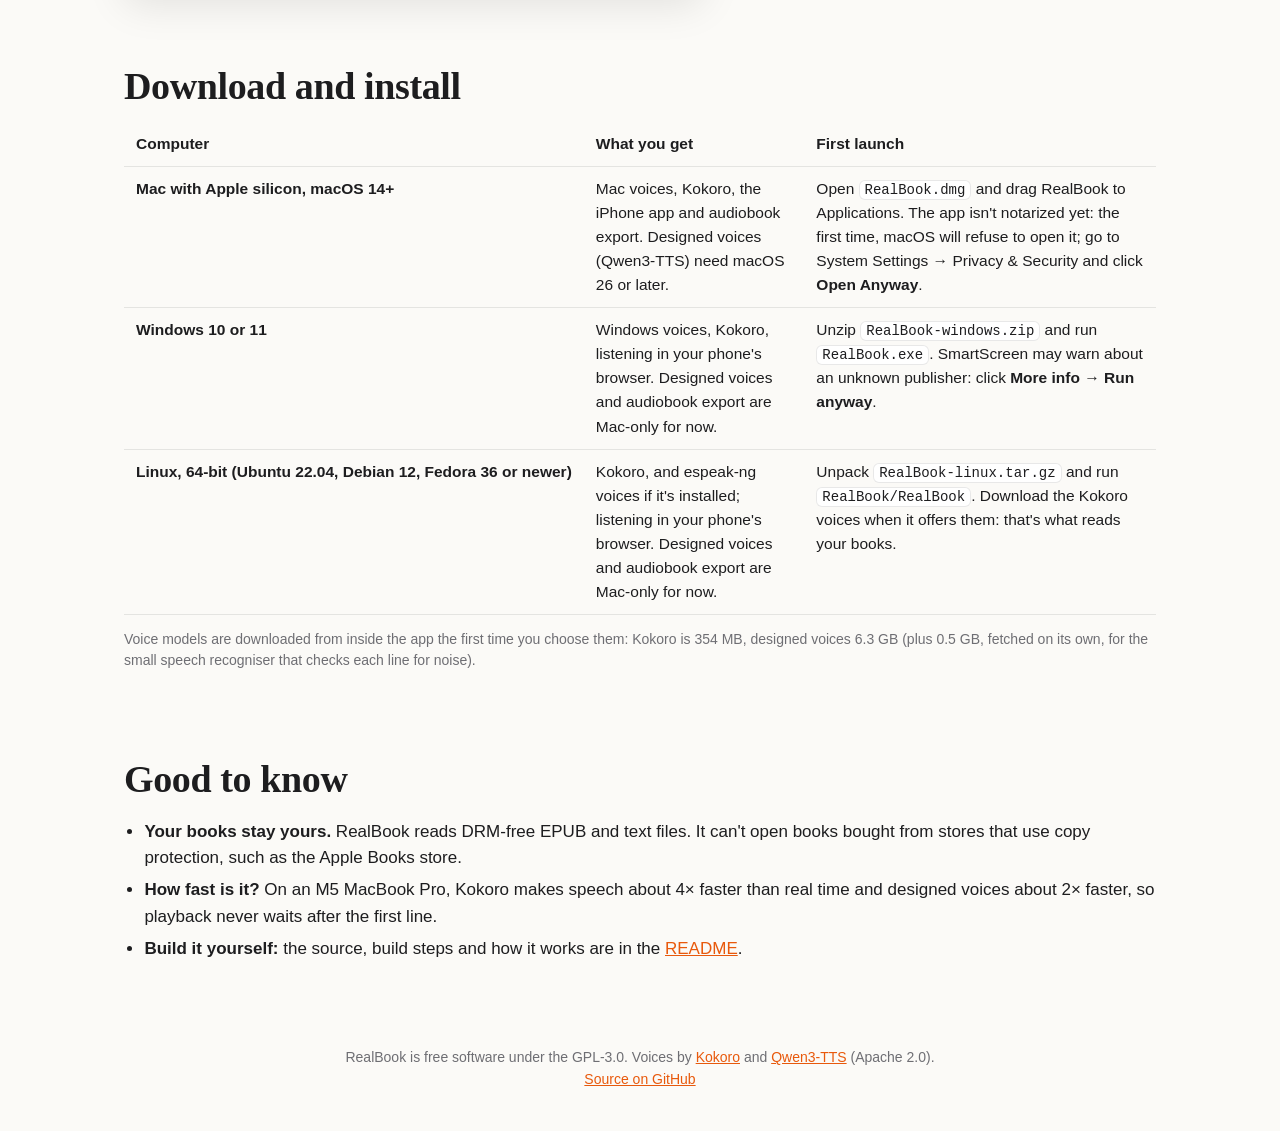
==== commit f1ef7a6a: "RealBook 0.11.0; README and website: each line is checked before it's kept Co-Authored-By: Claude Op" ====
--- a/docs/index.html
+++ b/docs/index.html
@@ -127,7 +127,7 @@
         <tr><td>Windows 10 or 11</td><td>Windows voices, Kokoro, listening in your phone's browser. Designed voices and audiobook export are Mac-only for now.</td><td>Unzip <code>RealBook-windows.zip</code> and run <code>RealBook.exe</code>. SmartScreen may warn about an unknown publisher: click <b>More info → Run anyway</b>.</td></tr>
         <tr><td>Linux, 64-bit (Ubuntu 22.04, Debian 12, Fedora 36 or newer)</td><td>Kokoro, and espeak-ng voices if it's installed; listening in your phone's browser. Designed voices and audiobook export are Mac-only for now.</td><td>Unpack <code>RealBook-linux.tar.gz</code> and run <code>RealBook/RealBook</code>. Download the Kokoro voices when it offers them: that's what reads your books.</td></tr>
       </table>
-      <p class="note">Voice models are downloaded from inside the app the first time you choose them: Kokoro is 354 MB, designed voices 6.3 GB.</p>
+      <p class="note">Voice models are downloaded from inside the app the first time you choose them: Kokoro is 354 MB, designed voices 6.3 GB (plus 0.5 GB, fetched on its own, for the small speech recogniser that checks each line for noise).</p>
     </section>
 
     <section>
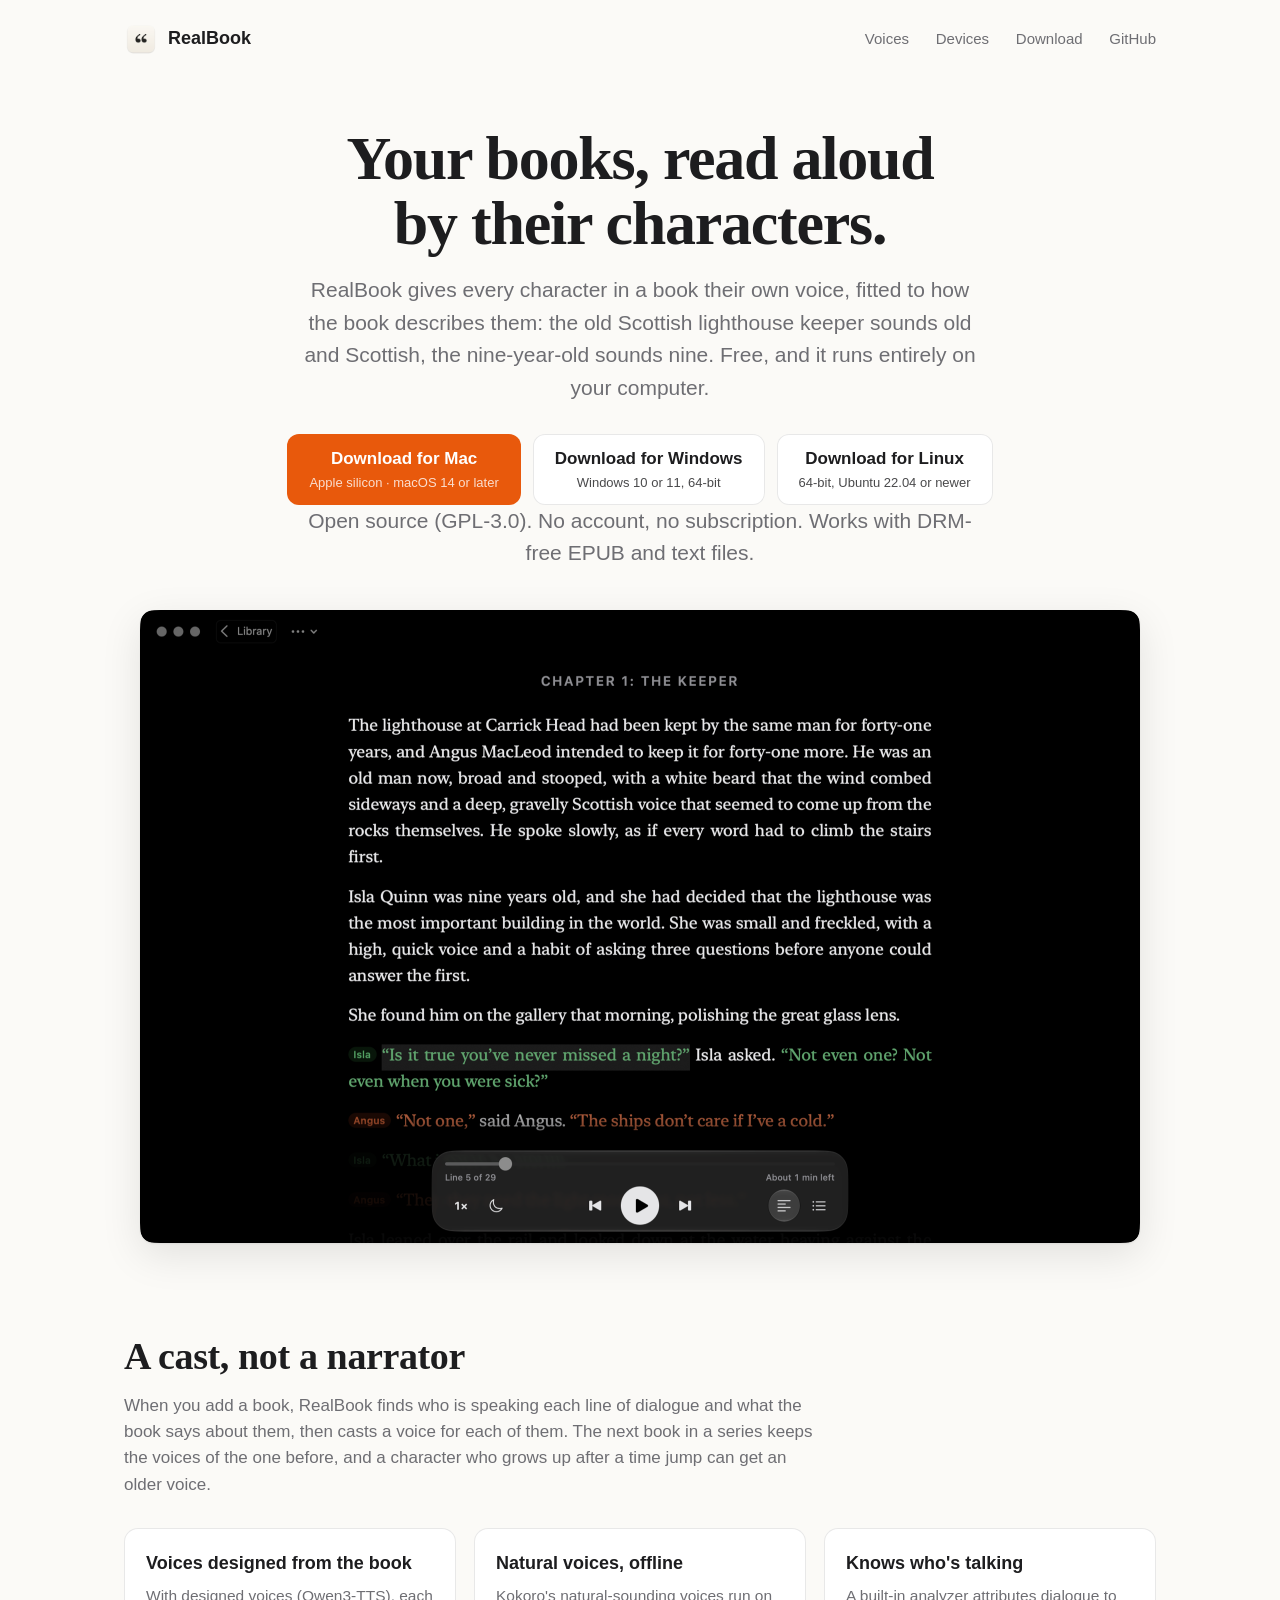
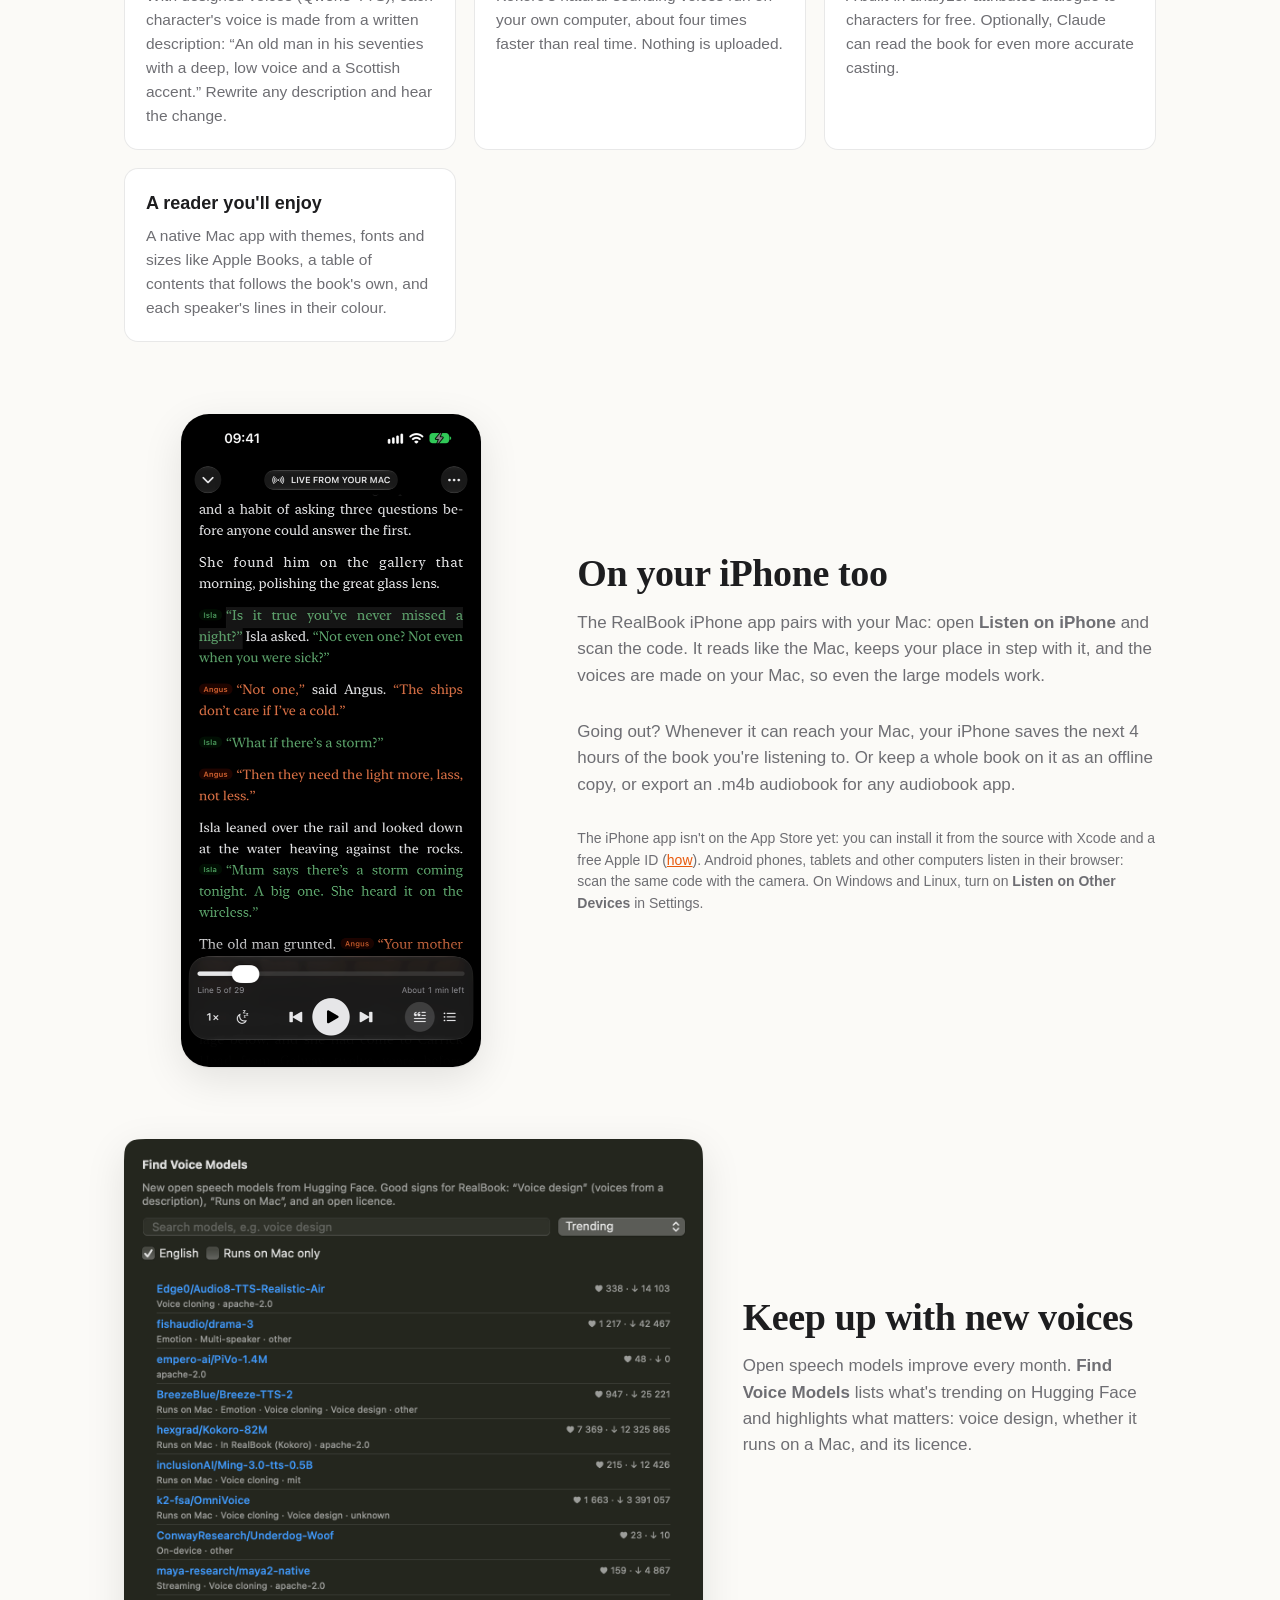
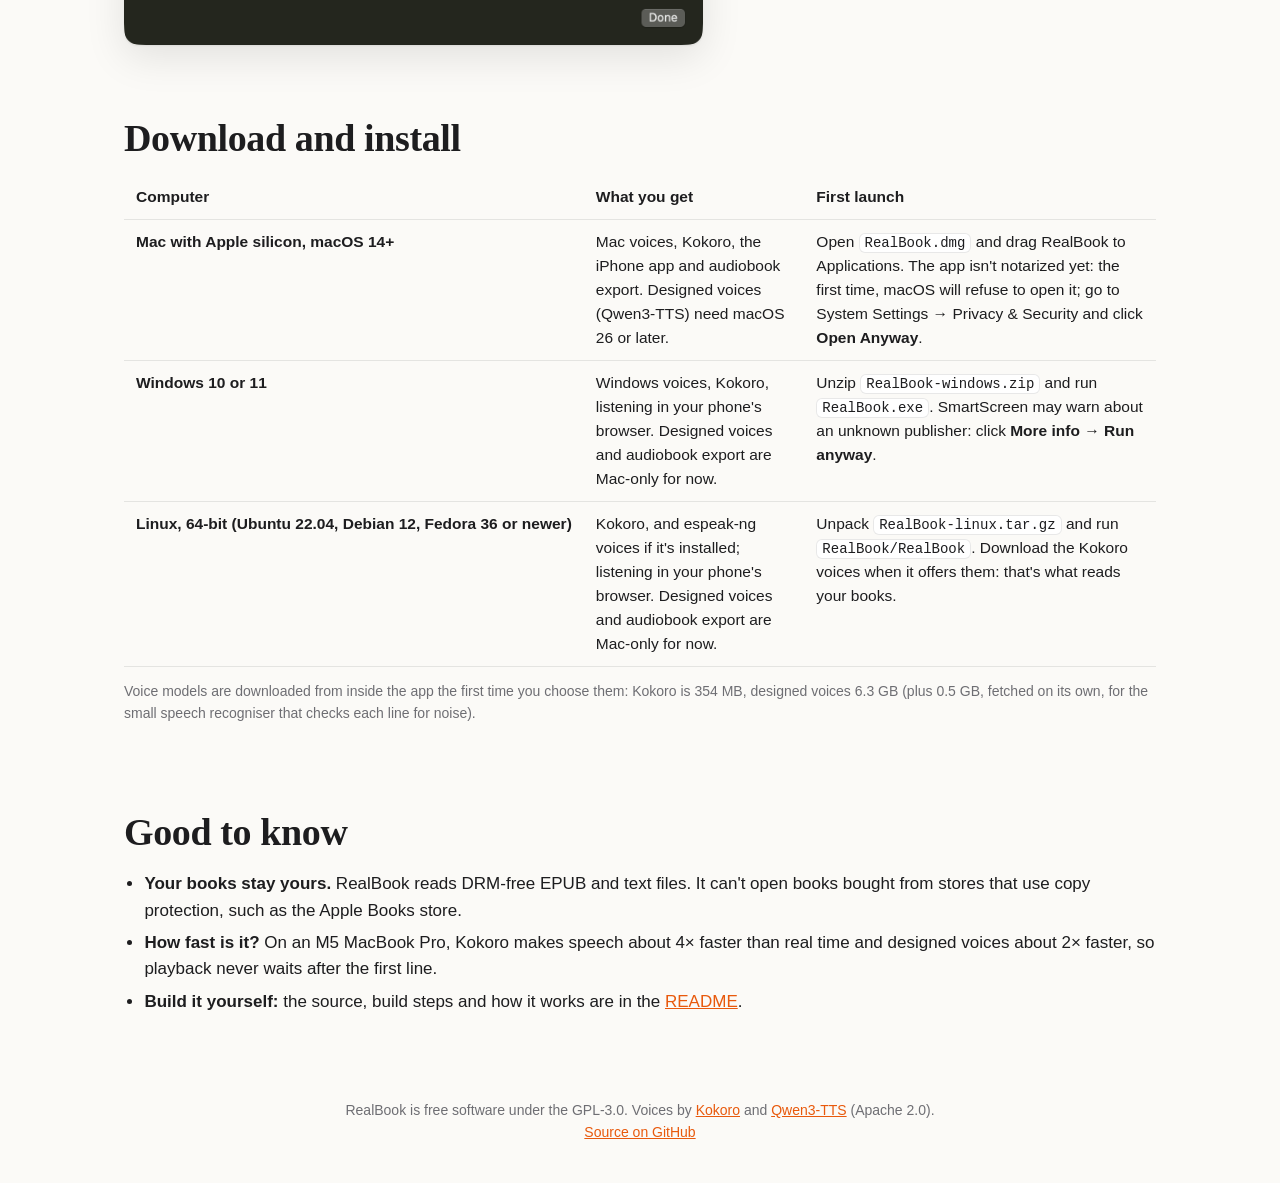
==== commit e40f4193: "RealBook 0.12.0; website: a series keeps its voices, older voices after a time jump Co-Authored-By: " ====
--- a/docs/index.html
+++ b/docs/index.html
@@ -88,7 +88,7 @@
 
     <section id="voices">
       <h2>A cast, not a narrator</h2>
-      <p class="lead">When you add a book, RealBook finds who is speaking each line of dialogue and what the book says about them, then casts a voice for each of them.</p>
+      <p class="lead">When you add a book, RealBook finds who is speaking each line of dialogue and what the book says about them, then casts a voice for each of them. The next book in a series keeps the voices of the one before, and a character who grows up after a time jump can get an older voice.</p>
       <div class="grid">
         <div class="card"><h3>Voices designed from the book</h3><p>With designed voices (Qwen3-TTS), each character's voice is made from a written description: “An old man in his seventies with a deep, low voice and a Scottish accent.” Rewrite any description and hear the change.</p></div>
         <div class="card"><h3>Natural voices, offline</h3><p>Kokoro's natural-sounding voices run on your own computer, about four times faster than real time. Nothing is uploaded.</p></div>
